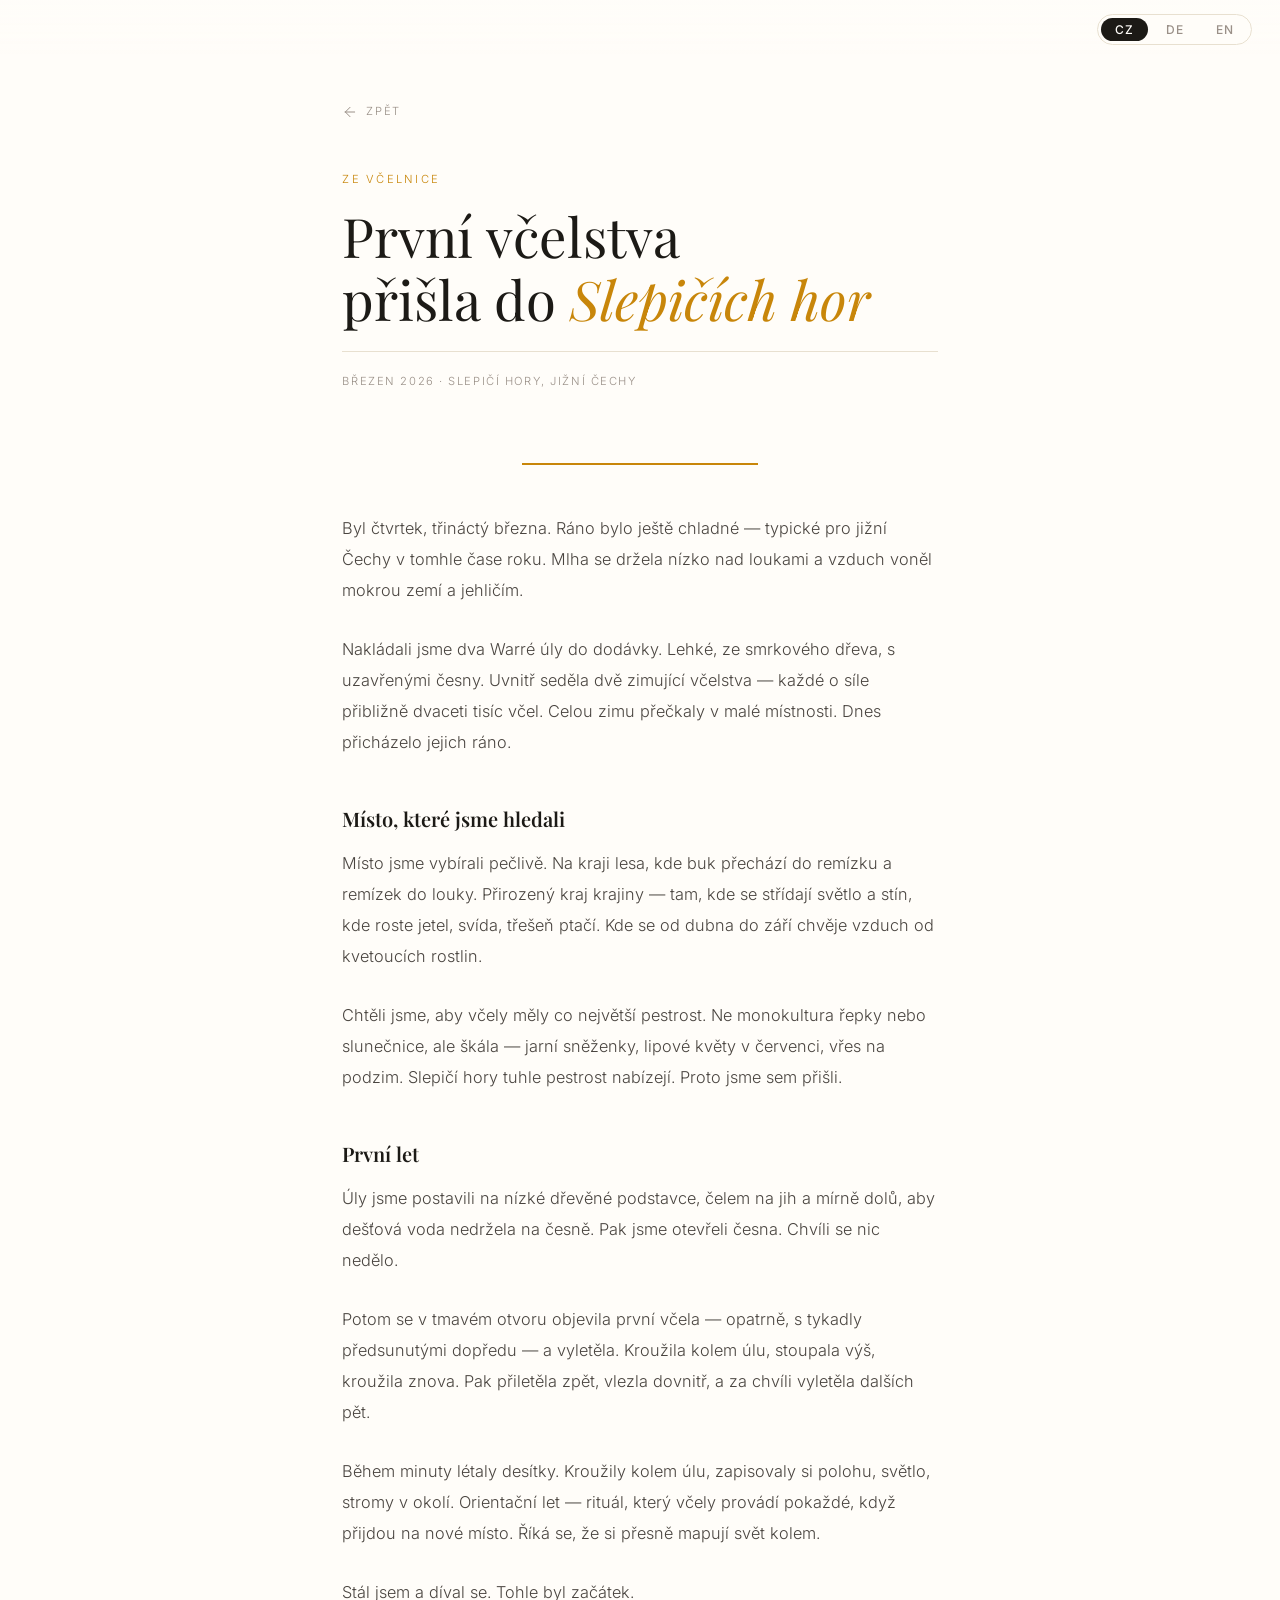
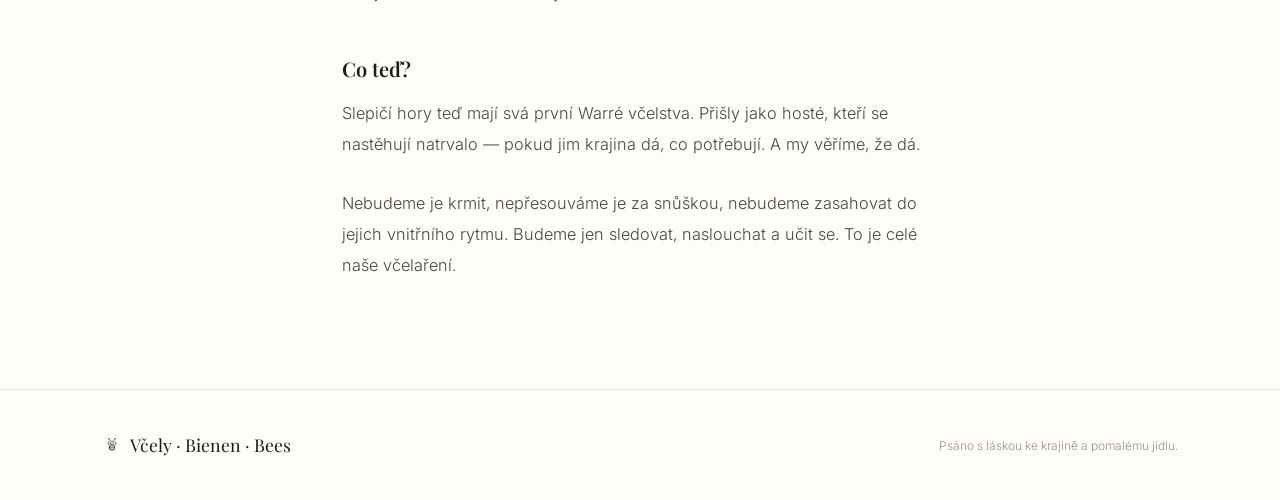
==== clanky/prvni-vcely.html @ 7f89305e "Add full article pages + shared CSS - Extract all CSS to style.css (shared across pages) - Add 3 art" ====
<!DOCTYPE html>
<html lang="cs">
<head>
  <meta charset="UTF-8"/>
  <meta name="viewport" content="width=device-width, initial-scale=1"/>
  <title data-cs>První včelstva přišla do Slepičích hor · Včely</title>
  <meta name="description" content="Příběh prvního osazení Warré úlů v přírodě Slepičích hor."/>
  <link rel="preconnect" href="https://fonts.googleapis.com"/>
  <link rel="preconnect" href="https://fonts.gstatic.com" crossorigin/>
  <link href="https://fonts.googleapis.com/css2?family=Playfair+Display:ital,wght@0,400;0,600;1,400&family=Inter:wght@300;400;500&display=swap" rel="stylesheet"/>
  <link rel="stylesheet" href="../style.css"/>
</head>
<body>

<!-- Language bar -->
<div class="lang-bar">
  <div class="lang-switcher">
    <button id="btn-cs" class="active" onclick="setLang('cs')">CZ</button>
    <button id="btn-de" onclick="setLang('de')">DE</button>
    <button id="btn-en" onclick="setLang('en')">EN</button>
  </div>
</div>

<!-- Article header -->
<div class="article-top">
  <a class="back-link" href="../index.html">
    <svg width="16" height="16" viewBox="0 0 24 24" fill="none" stroke="currentColor" stroke-width="1.5" stroke-linecap="round" stroke-linejoin="round">
      <path d="M19 12H5M5 12l7 7M5 12l7-7"/>
    </svg>
    <span data-cs>Zpět</span>
    <span data-de>Zurück</span>
    <span data-en>Back</span>
  </a>

  <p class="section-label" data-cs>Ze včelnice</p>
  <p class="section-label" data-de>Aus dem Bienenstock</p>
  <p class="section-label" data-en>From the apiary</p>

  <h1 data-cs>První včelstva<br/>přišla do <em>Slepičích hor</em></h1>
  <h1 data-de>Die ersten Völker<br/>kommen in die <em>Hühnerberge</em></h1>
  <h1 data-en>The first colonies<br/>arrive in <em>Slepičí Hory</em></h1>

  <p class="article-meta" data-cs>Březen 2026 · Slepičí hory, jižní Čechy</p>
  <p class="article-meta" data-de>März 2026 · Hühnerberge, Südböhmen</p>
  <p class="article-meta" data-en>March 2026 · Slepičí Hory, South Bohemia</p>
</div>

<div class="article-divider" style="max-width:800px;margin:0 auto 0;padding:0 8vw;box-sizing:content-box;"></div>

<!-- Article body -->
<div class="article-body">

  <!-- CZ -->
  <div data-cs>
    <p>Byl čtvrtek, třináctý března. Ráno bylo ještě chladné — typické pro jižní Čechy v tomhle čase roku. Mlha se držela nízko nad loukami a vzduch voněl mokrou zemí a jehličím.</p>
    <p>Nakládali jsme dva Warré úly do dodávky. Lehké, ze smrkového dřeva, s uzavřenými česny. Uvnitř seděla dvě zimující včelstva — každé o síle přibližně dvaceti tisíc včel. Celou zimu přečkaly v malé místnosti. Dnes přicházelo jejich ráno.</p>
    <h3>Místo, které jsme hledali</h3>
    <p>Místo jsme vybírali pečlivě. Na kraji lesa, kde buk přechází do remízku a remízek do louky. Přirozený kraj krajiny — tam, kde se střídají světlo a stín, kde roste jetel, svída, třešeň ptačí. Kde se od dubna do září chvěje vzduch od kvetoucích rostlin.</p>
    <p>Chtěli jsme, aby včely měly co největší pestrost. Ne monokultura řepky nebo slunečnice, ale škála — jarní sněženky, lipové květy v červenci, vřes na podzim. Slepičí hory tuhle pestrost nabízejí. Proto jsme sem přišli.</p>
    <h3>První let</h3>
    <p>Úly jsme postavili na nízké dřevěné podstavce, čelem na jih a mírně dolů, aby dešťová voda nedržela na česně. Pak jsme otevřeli česna. Chvíli se nic nedělo.</p>
    <p>Potom se v tmavém otvoru objevila první včela — opatrně, s tykadly předsunutými dopředu — a vyletěla. Kroužila kolem úlu, stoupala výš, kroužila znova. Pak přiletěla zpět, vlezla dovnitř, a za chvíli vyletěla dalších pět.</p>
    <p>Během minuty létaly desítky. Kroužily kolem úlu, zapisovaly si polohu, světlo, stromy v okolí. Orientační let — rituál, který včely provádí pokaždé, když přijdou na nové místo. Říká se, že si přesně mapují svět kolem.</p>
    <p>Stál jsem a díval se. Tohle byl začátek.</p>
    <h3>Co teď?</h3>
    <p>Slepičí hory teď mají svá první Warré včelstva. Přišly jako hosté, kteří se nastěhují natrvalo — pokud jim krajina dá, co potřebují. A my věříme, že dá.</p>
    <p>Nebudeme je krmit, nepřesouváme je za snůškou, nebudeme zasahovat do jejich vnitřního rytmu. Budeme jen sledovat, naslouchat a učit se. To je celé naše včelaření.</p>
  </div>

  <!-- DE -->
  <div data-de>
    <p>Es war Donnerstag, der dreizehnte März. Der Morgen war noch kühl — typisch für Südböhmen um diese Jahreszeit. Nebel lag tief über den Wiesen, und die Luft roch nach feuchter Erde und Nadelholz.</p>
    <p>Wir luden zwei Warré-Beuten in den Transporter. Leicht, aus Fichtenholz, mit geschlossenen Fluglöchern. Drinnen saßen zwei überwinternde Völker — jedes mit etwa zwanzigtausend Bienen. Den ganzen Winter hatten sie in einem kleinen Raum verbracht. Heute war ihr Morgen.</p>
    <h3>Der Standort, den wir suchten</h3>
    <p>Den Standort hatten wir sorgfältig ausgewählt. Am Waldrand, wo die Buche in ein Feldgehölz übergeht und das Gehölz in eine Wiese. Ein natürlicher Saum der Landschaft — dort, wo sich Licht und Schatten abwechseln, wo Klee, Hartriegel und Vogelkirsche wachsen. Wo die Luft von April bis September von blühenden Pflanzen vibriert.</p>
    <p>Wir wollten, dass die Bienen die größtmögliche Vielfalt haben. Keine Monokultur aus Raps oder Sonnenblumen, sondern eine Bandbreite — Frühjahrsschneeglöckchen, Lindenblüten im Juli, Heidekraut im Herbst. Die Hühnerberge bieten diese Vielfalt. Deshalb sind wir hierher gekommen.</p>
    <h3>Der erste Ausflug</h3>
    <p>Wir stellten die Beuten auf niedrige Holzständer, mit Blick nach Süden und leicht geneigt, damit Regenwasser nicht am Flugloch stehen bleibt. Dann öffneten wir die Fluglöcher. Eine Weile geschah nichts.</p>
    <p>Dann erschien im dunklen Loch die erste Biene — vorsichtig, mit vorgestreckten Fühlern — und flog aus. Sie kreiste um die Beute, stieg höher, kreiste wieder. Dann kehrte sie zurück, ging hinein, und kurz darauf flogen fünf weitere aus.</p>
    <p>Innerhalb einer Minute flogen Dutzende. Sie kreisten um die Beute, prägten sich Position, Licht und die umliegenden Bäume ein. Orientierungsflug — ein Ritual, das Bienen jedes Mal vollziehen, wenn sie an einen neuen Ort kommen. Man sagt, sie kartieren dabei die Welt um sich herum ganz genau.</p>
    <p>Ich stand und schaute zu. Das war der Anfang.</p>
    <h3>Was nun?</h3>
    <p>Die Hühnerberge haben jetzt ihre ersten Warré-Völker. Sie kamen als Gäste, die dauerhaft einziehen — wenn die Landschaft ihnen gibt, was sie brauchen. Und wir glauben, dass sie es wird.</p>
    <p>Wir werden sie nicht füttern, nicht nach dem Nektar versetzen, nicht in ihren inneren Rhythmus eingreifen. Wir werden nur beobachten, zuhören und lernen. Das ist unsere gesamte Imkerei.</p>
  </div>

  <!-- EN -->
  <div data-en>
    <p>It was Thursday, the thirteenth of March. The morning was still cold — typical for South Bohemia at this time of year. Mist hung low over the meadows and the air smelled of wet earth and pine.</p>
    <p>We loaded two Warré hives into the van. Light, made of spruce wood, with their entrances closed. Inside sat two wintering colonies — each with around twenty thousand bees. They had spent the whole winter in a small room. Today was their morning.</p>
    <h3>The place we were looking for</h3>
    <p>We had chosen the site carefully. At the edge of the forest, where beech gives way to a copse and the copse opens into a meadow. A natural margin of the landscape — where light and shadow alternate, where clover, dogwood and bird cherry grow. Where the air hums with flowering plants from April to September.</p>
    <p>We wanted the bees to have as much variety as possible. Not a monoculture of rapeseed or sunflowers, but a range — spring snowdrops, linden blossom in July, heather in autumn. Slepičí Hory offers this diversity. That is why we came here.</p>
    <h3>The first flight</h3>
    <p>We set the hives on low wooden stands, facing south and angled slightly downward so that rainwater would not sit at the entrance. Then we opened the entrances. For a moment nothing happened.</p>
    <p>Then in the dark opening the first bee appeared — cautious, antennae extended — and flew out. She circled the hive, climbed higher, circled again. Then she returned, went inside, and shortly afterwards five more flew out.</p>
    <p>Within a minute, dozens were flying. They circled the hive, recording its position, the light, the trees around it. An orientation flight — a ritual bees perform every time they arrive somewhere new. It is said they map the world around them with remarkable precision.</p>
    <p>I stood and watched. This was the beginning.</p>
    <h3>What now?</h3>
    <p>Slepičí Hory now has its first Warré colonies. They came as guests who intend to stay — if the landscape gives them what they need. And we believe it will.</p>
    <p>We will not feed them, not move them to follow the nectar flow, not interfere with their inner rhythm. We will only watch, listen and learn. That is the whole of our beekeeping.</p>
  </div>

</div>

<!-- Footer -->
<footer data-shared>
  <a class="footer-logo" href="../index.html" style="display:flex;align-items:center;gap:8px;text-decoration:none;color:inherit;">
    <svg width="20" height="20" viewBox="0 0 44 44" fill="none" stroke="currentColor" stroke-width="1.4" stroke-linecap="round" stroke-linejoin="round">
      <path d="M16 28C16 20 28 20 28 28C28 36 16 36 16 28Z"/>
      <path d="M18 19C18 14 26 14 26 19C26 23 18 23 18 19Z"/>
      <path d="M18 25C14 22 10 17 16 14"/>
      <path d="M26 25C30 22 34 17 28 14"/>
      <line x1="17" y1="27" x2="27" y2="27"/>
      <line x1="16.5" y1="31" x2="27.5" y2="31"/>
      <path d="M20 14C18 11 16 9 15 8"/>
      <path d="M24 14C26 11 28 9 29 8"/>
      <circle cx="15" cy="8" r="1.2" fill="currentColor" stroke="none"/>
      <circle cx="29" cy="8" r="1.2" fill="currentColor" stroke="none"/>
    </svg>
    Včely · Bienen · Bees
  </a>
  <div class="footer-note" data-cs>Psáno s láskou ke krajině a pomalému jídlu.</div>
  <div class="footer-note" data-de>Geschrieben mit Liebe zur Landschaft und zum langsamen Essen.</div>
  <div class="footer-note" data-en>Written with love for the land and slow food.</div>
</footer>

<script>
  function setLang(lang) {
    document.documentElement.lang = lang;
    document.getElementById('btn-cs').classList.toggle('active', lang === 'cs');
    document.getElementById('btn-de').classList.toggle('active', lang === 'de');
    document.getElementById('btn-en').classList.toggle('active', lang === 'en');
    localStorage.setItem('lang', lang);
  }
  const saved = localStorage.getItem('lang');
  if (saved === 'de' || saved === 'en') setLang(saved);
</script>
</body>
</html>
---- style.css ----
*, *::before, *::after { box-sizing: border-box; margin: 0; padding: 0; }

:root {
  --cream: #faf6ef;
  --warm-white: #fffdf9;
  --honey: #c8860a;
  --honey-light: #e8a020;
  --dark: #1c1a16;
  --mid: #4a4540;
  --light: #9a9088;
  --border: #e8e0d0;
}

html { scroll-behavior: smooth; }

body {
  background: var(--warm-white);
  color: var(--dark);
  font-family: 'Inter', sans-serif;
  font-weight: 300;
  line-height: 1.75;
}

/* ── Language toggle ── */
.lang-bar {
  position: fixed;
  top: 0; left: 0; right: 0;
  z-index: 100;
  display: flex;
  justify-content: flex-end;
  padding: 14px 28px;
  background: linear-gradient(to bottom, rgba(255,253,249,0.95), transparent);
}
.lang-switcher {
  display: flex;
  gap: 4px;
  border: 1px solid var(--border);
  border-radius: 20px;
  padding: 3px;
  background: var(--warm-white);
}
.lang-switcher button {
  border: none;
  background: none;
  cursor: pointer;
  padding: 4px 14px;
  border-radius: 16px;
  font-family: 'Inter', sans-serif;
  font-size: .75rem;
  font-weight: 500;
  letter-spacing: .08em;
  color: var(--light);
  transition: all .2s;
}
.lang-switcher button.active {
  background: var(--dark);
  color: var(--warm-white);
}

/* ── Hero ── */
.hero {
  position: relative;
  height: 100svh;
  min-height: 520px;
  display: flex;
  align-items: flex-end;
  overflow: hidden;
}
.hero-img {
  position: absolute;
  inset: 0;
  width: 100%; height: 100%;
  object-fit: cover;
  filter: brightness(.65);
}
.hero::after {
  content: '';
  position: absolute;
  inset: 0;
  background: linear-gradient(to top,
    rgba(10,8,4,.82) 0%,
    rgba(10,8,4,.45) 38%,
    rgba(10,8,4,.0) 68%);
  pointer-events: none;
}
.hero-placeholder {
  position: absolute;
  inset: 0;
  background: linear-gradient(160deg, #3d2e0a 0%, #7a5010 45%, #c8860a 100%);
}
.hero-content {
  position: relative;
  z-index: 1;
  padding: 0 8vw 10vh;
  max-width: 900px;
}
.hero-eyebrow {
  font-size: .72rem;
  letter-spacing: .2em;
  text-transform: uppercase;
  color: var(--honey-light);
  margin-bottom: 16px;
  white-space: nowrap;
}
.hero-title {
  font-family: 'Playfair Display', serif;
  font-size: clamp(2.6rem, 7vw, 5.5rem);
  font-weight: 400;
  color: #fff;
  line-height: 1.12;
  text-shadow: 0 2px 24px rgba(0,0,0,.45);
  margin-bottom: 20px;
}
.hero-title em { font-style: italic; color: var(--honey-light); }
.hero-sub {
  font-size: clamp(.88rem, 1.5vw, 1rem);
  color: rgba(255,255,255,.72);
  max-width: 480px;
  line-height: 1.7;
}
.scroll-hint {
  position: absolute;
  bottom: 36px;
  left: 50%;
  transform: translateX(-50%);
  display: flex;
  flex-direction: column;
  align-items: center;
  gap: 8px;
  color: rgba(255,255,255,.4);
  font-size: .68rem;
  letter-spacing: .12em;
  text-transform: uppercase;
  animation: bounce 2.4s ease-in-out infinite;
}
.scroll-hint::after {
  content: '';
  display: block;
  width: 1px;
  height: 40px;
  background: rgba(255,255,255,.25);
}
@keyframes bounce {
  0%, 100% { transform: translateX(-50%) translateY(0); }
  50% { transform: translateX(-50%) translateY(6px); }
}

/* ── Sections ── */
section {
  padding: 72px 8vw;
  max-width: 1100px;
  margin: 0 auto;
}
.section-label {
  font-size: .7rem;
  letter-spacing: .2em;
  text-transform: uppercase;
  color: var(--honey);
  margin-bottom: 20px;
}
h2 {
  font-family: 'Playfair Display', serif;
  font-size: clamp(1.8rem, 4vw, 3rem);
  font-weight: 400;
  line-height: 1.2;
  margin-bottom: 32px;
  color: var(--dark);
}
h2 em { font-style: italic; color: var(--honey); }

.lead {
  font-size: clamp(1rem, 1.6vw, 1.12rem);
  color: var(--mid);
  max-width: 640px;
  margin-bottom: 28px;
}
p {
  color: var(--mid);
  max-width: 640px;
  margin-bottom: 20px;
}
p:last-child { margin-bottom: 0; }

/* ── Manifesto ── */
.manifesto {
  background: var(--dark);
  padding: 80px 8vw;
}
.manifesto .section-label { color: var(--honey-light); }
.manifesto h2 { color: #fff; max-width: 700px; }
.manifesto h2 em { color: var(--honey-light); }
.manifesto .principles {
  display: grid;
  grid-template-columns: repeat(2, 1fr);
  gap: 40px 60px;
  margin-top: 52px;
  max-width: 860px;
}
.principle-icon { margin-bottom: 16px; color: var(--honey-light); }
.principle-icon svg { display: block; }
.principle-title {
  font-family: 'Playfair Display', serif;
  font-size: 1.05rem;
  font-weight: 600;
  color: #fff;
  margin-bottom: 8px;
}
.principle-text {
  font-size: .84rem;
  color: rgba(255,255,255,.55);
  line-height: 1.7;
}
.manifesto-lead {
  font-size: clamp(1rem, 1.6vw, 1.12rem);
  color: rgba(255,255,255,.7);
  max-width: 620px;
  margin-bottom: 0;
}

/* ── Divider ── */
.divider {
  width: 48px;
  height: 2px;
  background: var(--honey);
  margin: 0 auto 0;
  max-width: 1100px;
  padding: 0 8vw;
  box-sizing: content-box;
}

/* ── Facts grid ── */
.facts {
  display: grid;
  grid-template-columns: repeat(2, 1fr);
  gap: 2px;
  margin-top: 48px;
  background: var(--border);
}
.fact {
  background: var(--warm-white);
  padding: 36px 28px;
}
.fact-num {
  font-family: 'Playfair Display', serif;
  font-size: clamp(1.8rem, 5vw, 2.8rem);
  font-weight: 600;
  color: var(--honey);
  line-height: 1;
  margin-bottom: 10px;
}
.fact-text {
  font-size: .85rem;
  color: var(--mid);
  line-height: 1.6;
}

/* ── Image + text split ── */
.split {
  display: grid;
  grid-template-columns: 1fr 1fr;
  gap: 80px;
  align-items: center;
}
@media (max-width: 720px) {
  .split { grid-template-columns: 1fr; gap: 40px; }
}
@media (max-width: 600px) {
  section { padding: 52px 6vw; }
  .manifesto { padding: 60px 6vw; }
  .manifesto .principles { grid-template-columns: 1fr; gap: 36px; }
  .facts { grid-template-columns: 1fr; }
}
.split-img {
  aspect-ratio: 4/5;
  overflow: hidden;
  border-radius: 2px;
}
.split-img img {
  width: 100%; height: 100%;
  object-fit: cover;
  display: block;
}

/* ── Blog posts ── */
.posts-grid {
  display: grid;
  grid-template-columns: repeat(auto-fit, minmax(280px, 1fr));
  gap: 2px;
  margin-top: 48px;
  background: var(--border);
}
.post-card {
  background: var(--warm-white);
  cursor: pointer;
  transition: background .2s;
  text-decoration: none;
  display: block;
}
.post-card:hover { background: var(--cream); }
.post-card-img {
  aspect-ratio: 16/10;
  overflow: hidden;
}
.post-card-img img {
  width: 100%; height: 100%;
  object-fit: cover;
  display: block;
  transition: transform .4s ease;
}
.post-card:hover .post-card-img img { transform: scale(1.04); }
.post-card-img-placeholder {
  width: 100%;
  height: 100%;
}
.post-card-body { padding: 24px 24px 28px; }
.post-date {
  font-size: .68rem;
  letter-spacing: .1em;
  text-transform: uppercase;
  color: var(--light);
  margin-bottom: 8px;
}
.post-title {
  font-family: 'Playfair Display', serif;
  font-size: 1.15rem;
  font-weight: 400;
  line-height: 1.35;
  color: var(--dark);
  margin-bottom: 10px;
}
.post-excerpt {
  font-size: .82rem;
  color: var(--mid);
  line-height: 1.65;
}

/* ── Quote block ── */
.quote-block {
  border-left: 3px solid var(--honey);
  padding: 28px 36px;
  margin: 60px 0;
  background: var(--cream);
}
blockquote {
  font-family: 'Playfair Display', serif;
  font-style: italic;
  font-size: clamp(1.1rem, 2.2vw, 1.5rem);
  color: var(--dark);
  line-height: 1.5;
  margin-bottom: 12px;
}
cite {
  font-size: .78rem;
  letter-spacing: .1em;
  text-transform: uppercase;
  color: var(--honey);
  font-style: normal;
}

/* ── Full-width image ── */
.full-img {
  width: 100%;
  height: 50vw;
  max-height: 580px;
  min-height: 260px;
  overflow: hidden;
  position: relative;
}
.full-img img {
  width: 100%; height: 100%;
  object-fit: cover;
  display: block;
}

/* ── Footer ── */
footer {
  border-top: 1px solid var(--border);
  padding: 40px 8vw;
  display: flex;
  justify-content: space-between;
  align-items: center;
  gap: 20px;
  flex-wrap: wrap;
}
.footer-logo {
  font-family: 'Playfair Display', serif;
  font-size: 1.1rem;
  color: var(--dark);
  text-decoration: none;
}
.footer-note {
  font-size: .75rem;
  color: var(--light);
}

/* ── Language visibility ── */
[data-cs], [data-de], [data-en] { display: none; }
html[lang="cs"] [data-cs] { display: revert; }
html[lang="de"] [data-de] { display: revert; }
html[lang="en"] [data-en] { display: revert; }
html[lang="cs"] section[data-cs], html[lang="cs"] div[data-cs],
html[lang="cs"] p[data-cs], html[lang="cs"] h2[data-cs],
html[lang="cs"] blockquote[data-cs], html[lang="cs"] h3[data-cs] { display: block; }
html[lang="de"] section[data-de], html[lang="de"] div[data-de],
html[lang="de"] p[data-de], html[lang="de"] h2[data-de],
html[lang="de"] blockquote[data-de], html[lang="de"] h3[data-de] { display: block; }
html[lang="en"] section[data-en], html[lang="en"] div[data-en],
html[lang="en"] p[data-en], html[lang="en"] h2[data-en],
html[lang="en"] blockquote[data-en], html[lang="en"] h3[data-en] { display: block; }

/* shared (lang-neutral) elements always visible */
[data-shared] { display: revert; }
div[data-shared], section[data-shared] { display: block; }
.facts[data-shared], .posts-grid[data-shared], .split[data-shared], .principles[data-shared] { display: grid; }
footer[data-shared] { display: flex; }

/* ── Article pages ── */
.article-top {
  padding: 100px 8vw 52px;
  max-width: 800px;
  margin: 0 auto;
}
.back-link {
  display: inline-flex;
  align-items: center;
  gap: 8px;
  font-size: .7rem;
  letter-spacing: .14em;
  text-transform: uppercase;
  color: var(--light);
  text-decoration: none;
  margin-bottom: 48px;
  transition: color .2s;
}
.back-link:hover { color: var(--honey); }
.back-link svg { flex-shrink: 0; }
.article-top .section-label { margin-bottom: 16px; }
.article-top h1 {
  font-family: 'Playfair Display', serif;
  font-size: clamp(2rem, 5vw, 3.4rem);
  font-weight: 400;
  line-height: 1.15;
  color: var(--dark);
  margin-bottom: 20px;
}
.article-top h1 em { font-style: italic; color: var(--honey); }
.article-meta {
  font-size: .7rem;
  letter-spacing: .14em;
  text-transform: uppercase;
  color: var(--light);
  padding-top: 20px;
  border-top: 1px solid var(--border);
}
.article-body {
  max-width: 800px;
  margin: 0 auto;
  padding: 48px 8vw 80px;
}
.article-body p {
  max-width: none;
  font-size: 1.02rem;
  line-height: 1.9;
  margin-bottom: 28px;
  color: var(--mid);
}
.article-body h3 {
  font-family: 'Playfair Display', serif;
  font-size: 1.25rem;
  font-weight: 600;
  color: var(--dark);
  margin: 48px 0 16px;
  line-height: 1.3;
}
.article-divider {
  width: 32px;
  height: 2px;
  background: var(--honey);
  margin: 0 auto 0 0;
}
@media (max-width: 600px) {
  .article-top { padding: 88px 6vw 40px; }
  .article-body { padding: 40px 6vw 60px; }
}
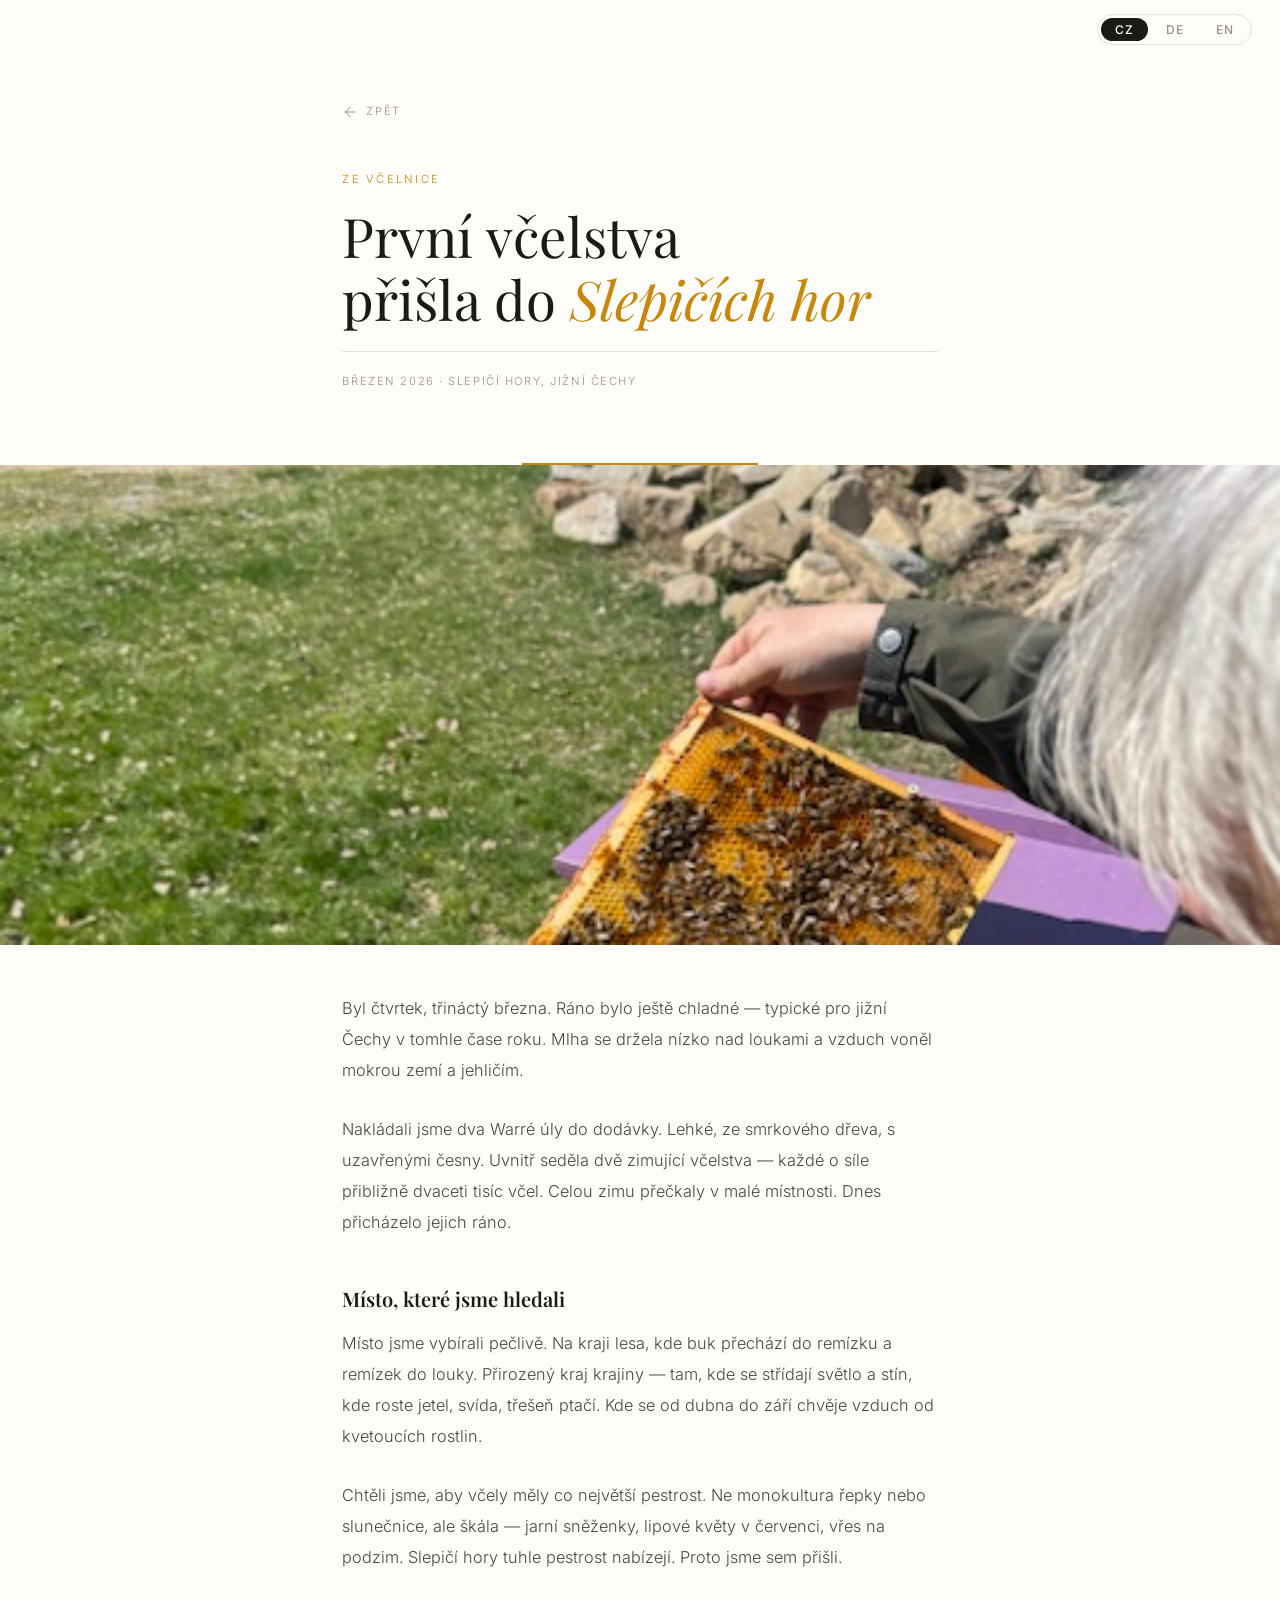
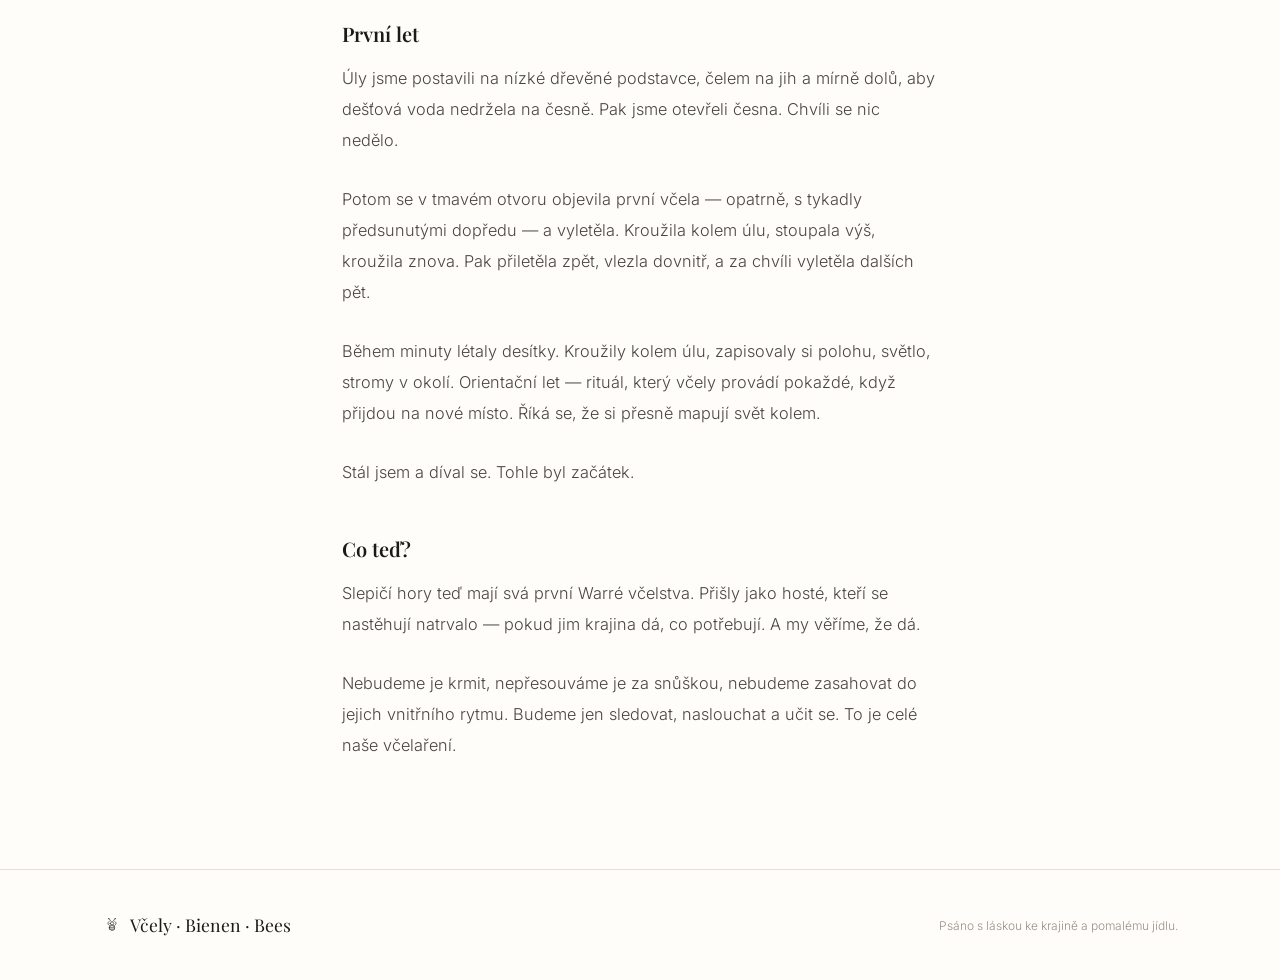
==== commit 2f3fb0fb: "Add real photos from Slepičí Hory - krajina.jpg → Slepičí Hory section (replaces placeholder) - plas" ====
--- a/clanky/prvni-vcely.html
+++ b/clanky/prvni-vcely.html
@@ -46,6 +46,10 @@
 </div>
 
 <div class="article-divider" style="max-width:800px;margin:0 auto 0;padding:0 8vw;box-sizing:content-box;"></div>
+
+<div class="full-img" style="max-height:480px;margin-bottom:0;">
+  <img src="../photos/plast.jpg" alt="Prohlídka plástu" style="width:100%;height:100%;object-fit:cover;display:block;object-position:center 30%;">
+</div>
 
 <!-- Article body -->
 <div class="article-body">
